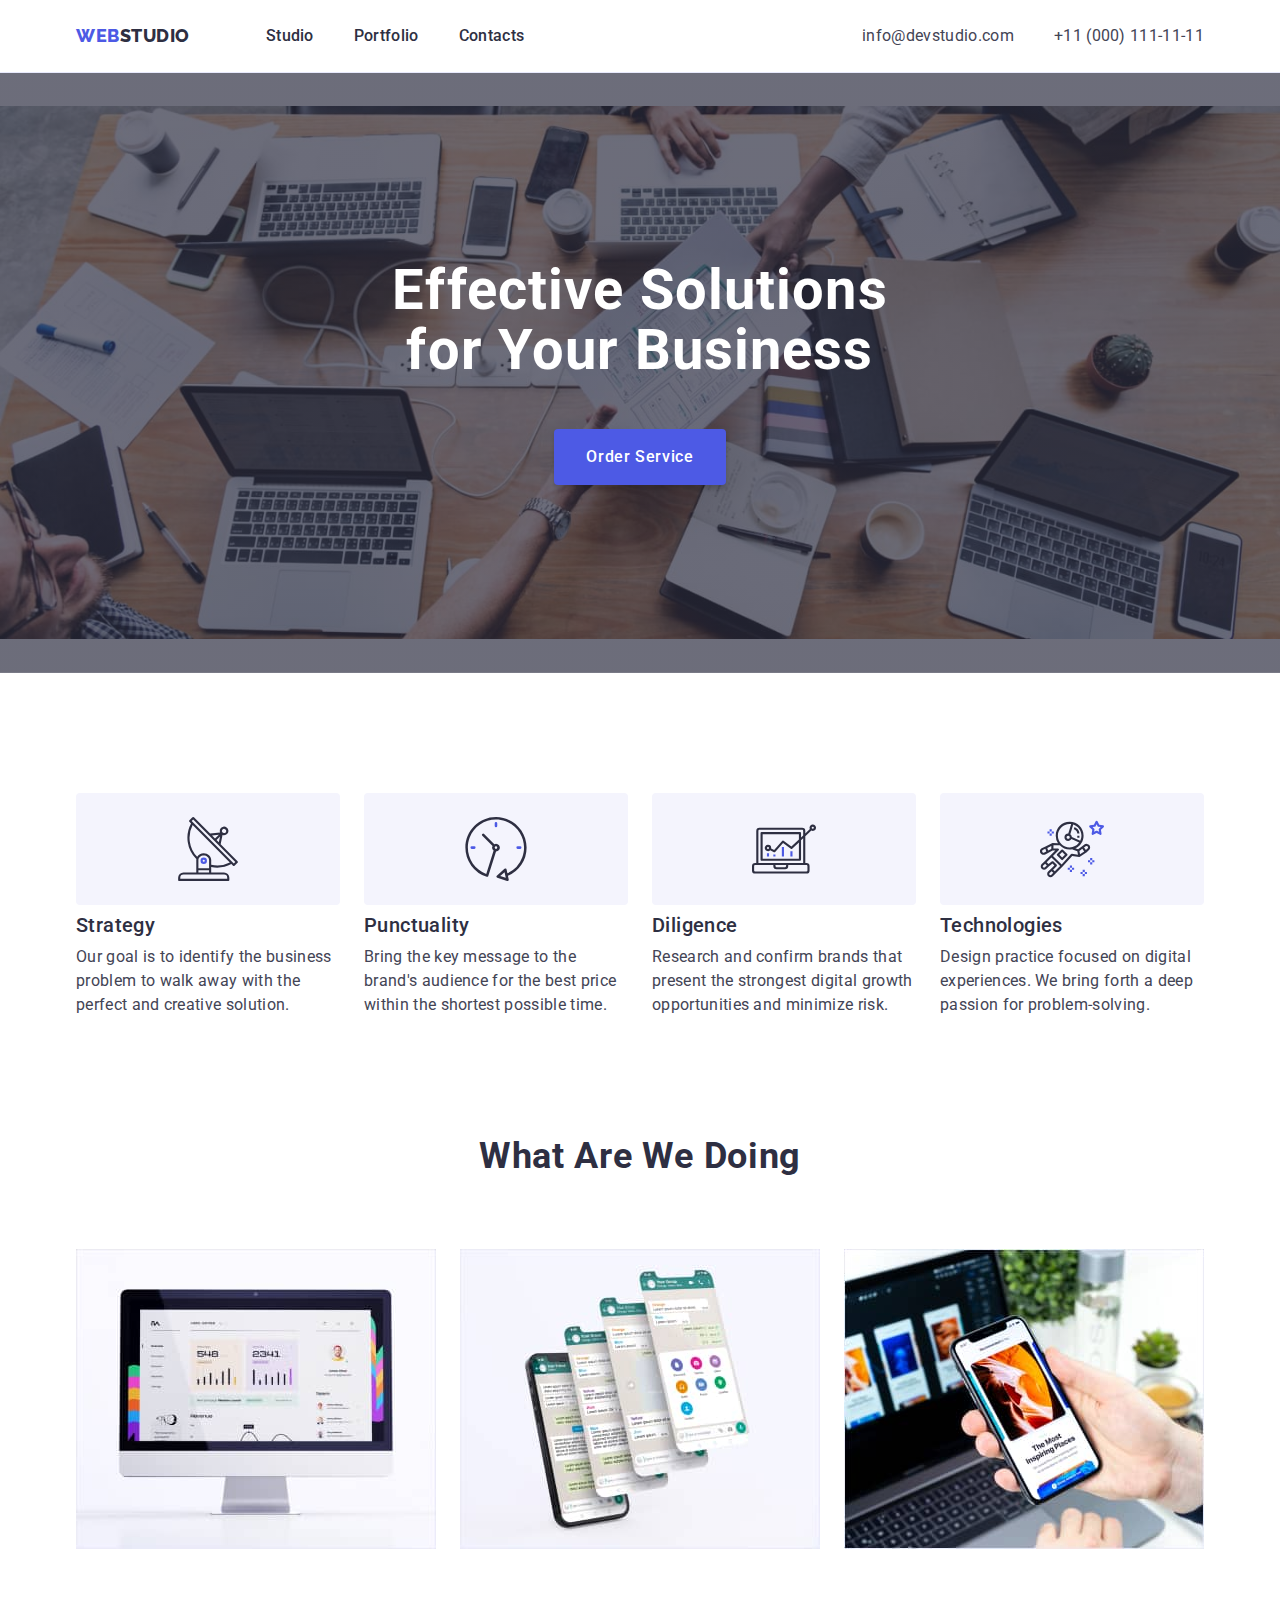
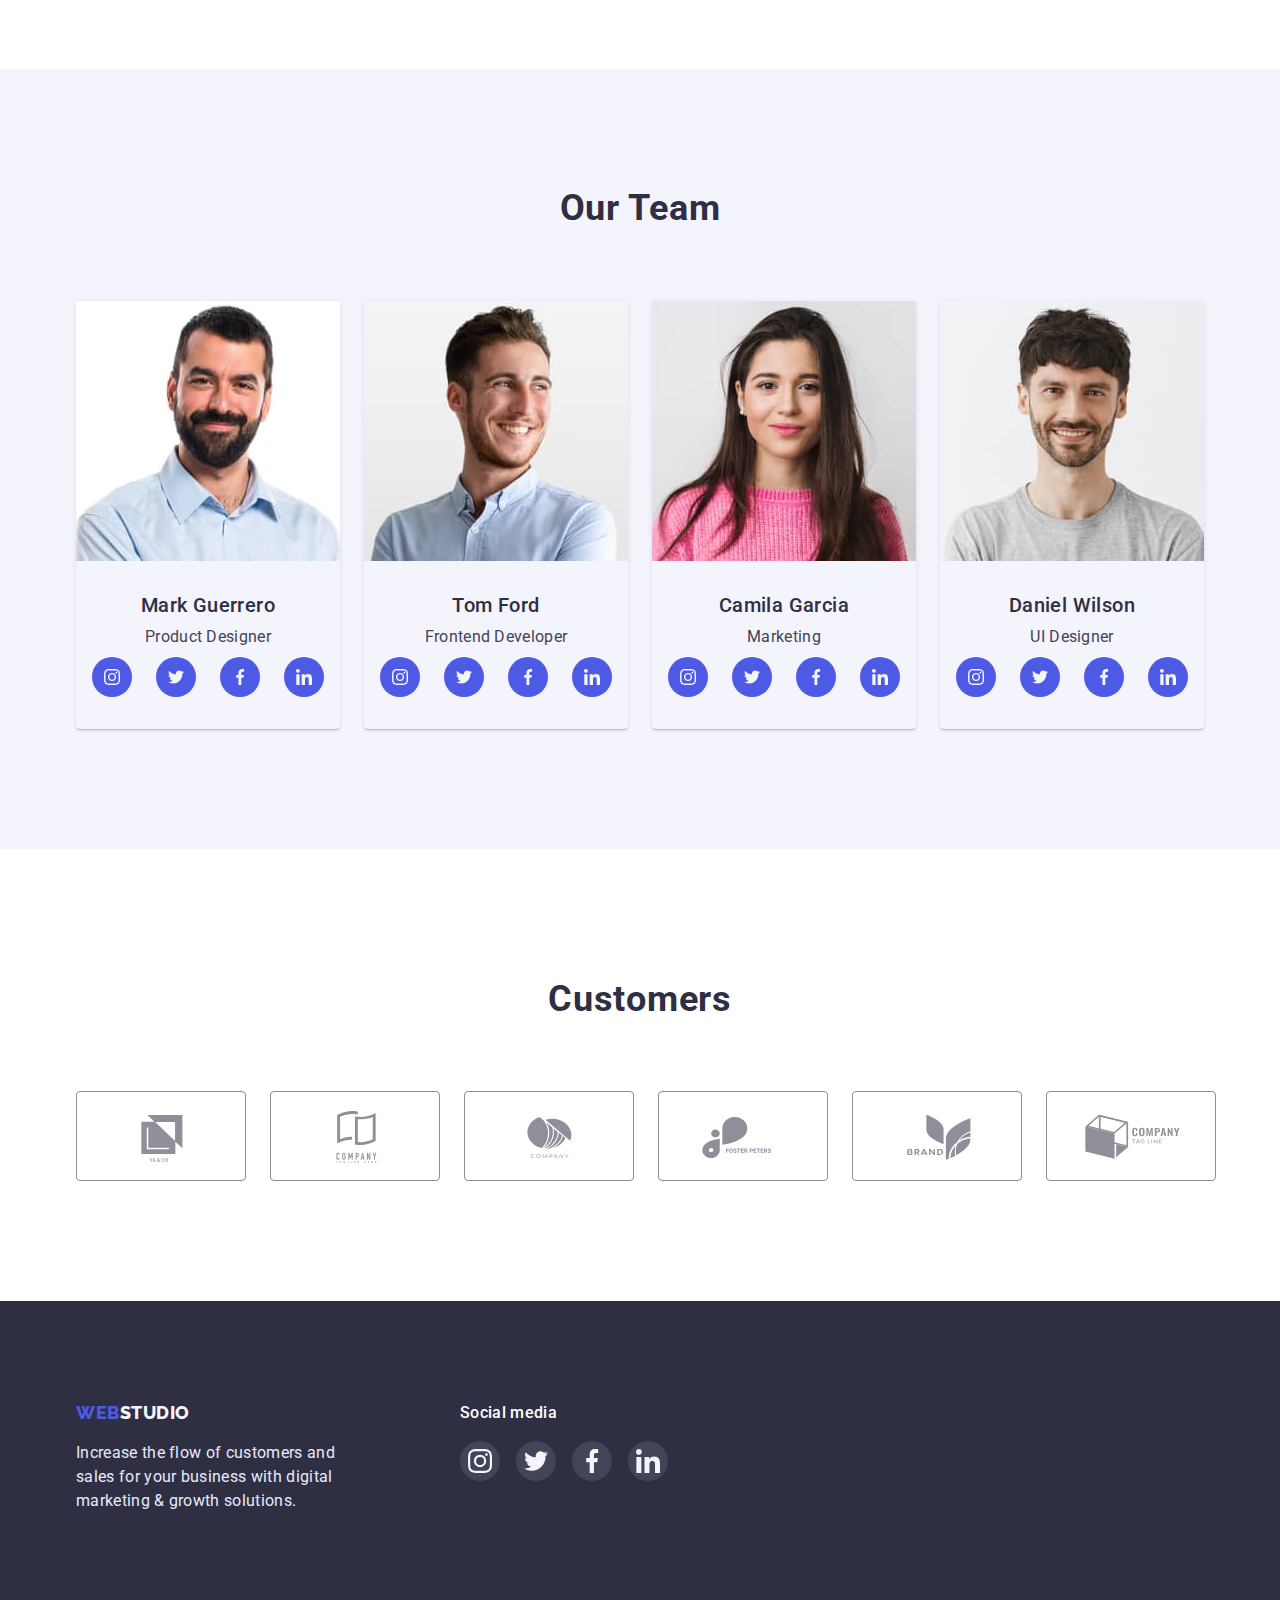
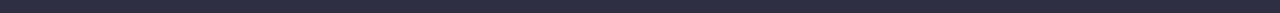
==== index.html @ 5fe41086 "Initial commit" ====
<!DOCTYPE html>
<html lang="en">
  <head>
    <meta charset="UTF-8" />
    <meta http-equiv="X-UA-Compatible" content="IE=edge" />
    <meta name="viewport" content="width=device-width, initial-scale=1.0" />
    <title>WebStudio</title>
    <link
      rel="stylesheet"
      href="https://cdnjs.cloudflare.com/ajax/libs/modern-normalize/1.0.0/modern-normalize.min.css"
    />
    <link
      href="https://fonts.googleapis.com/css2?family=Raleway:wght@800&family=Roboto:wght@400;500;700;900&display=swap"
      rel="stylesheet"
    />
    <link rel="stylesheet" href="./css/styles.css" />
  </head>
  <body>
    <header class="page-header">
      <div class="container">
        <nav class="page-nav">
          <a class="logo" href="./index.html"
            ><span class="logo-accent">Web</span>Studio</a
          >
          <ul class="nav-list">
            <li class="nav-item">
              <a class="nav-link" href="./index.html">Studio</a>
            </li>
            <li class="nav-item">
              <a class="nav-link" href="./portfolio.html">Portfolio</a>
            </li>
            <li class="nav-item"><a class="nav-link" href="">Contacts</a></li>
          </ul>
        </nav>
        <address class="page-address">
          <ul class="contacts-list">
            <li class="contacts-item">
              <a class="contacts-link" href="mailto:info@devstudio.com"
                >info@devstudio.com</a
              >
            </li>
            <li class="contacts-item">
              <a class="contacts-link" href="tel:+110001111111"
                >+11 (000) 111-11-11</a
              >
            </li>
          </ul>
        </address>
      </div>
    </header>
    <main class="page-main">
      <section class="hero page-section">
        <div class="container">
          <h1 class="hero-title">Effective Solutions for Your Business</h1>
          <button class="hero-btn" type="button">Order Service</button>
        </div>
      </section>
      <section class="features page-section">
        <div class="container">
          <h2 class="hidden">Features</h2>
          <ul class="features-list">
            <li class="features-item">
              <div class="feature-icon-container">
                <svg width="64" height="64">
                  <use href="./images/icons.svg#icon-feature1"></use>
                </svg>
              </div>
              <h3 class="features-item-title">Strategy</h3>
              <p class="features-item-text">
                Our goal is to identify the business problem to walk away with
                the perfect and creative solution.
              </p>
            </li>
            <li class="features-item">
              <div class="feature-icon-container">
                <svg class="feature-icon" width="64" height="64">
                  <use href="./images/icons.svg#icon-feature2"></use>
                </svg>
              </div>
              <h3 class="features-item-title">Punctuality</h3>
              <p class="features-item-text">
                Bring the key message to the brand's audience for the best price
                within the shortest possible time.
              </p>
            </li>
            <li class="features-item">
              <div class="feature-icon-container">
                <svg class="feature-icon" width="64" height="64">
                  <use href="./images/icons.svg#icon-feature3"></use>
                </svg>
              </div>
              <h3 class="features-item-title">Diligence</h3>
              <p class="features-item-text">
                Research and confirm brands that present the strongest digital
                growth opportunities and minimize risk.
              </p>
            </li>
            <li class="features-item">
              <div class="feature-icon-container">
                <svg class="feature-icon" width="64" height="64">
                  <use href="./images/icons.svg#icon-feature4"></use>
                </svg>
              </div>
              <h3 class="features-item-title">Technologies</h3>
              <p class="features-item-text">
                Design practice focused on digital experiences. We bring forth a
                deep passion for problem-solving.
              </p>
            </li>
          </ul>
        </div>
      </section>
      <section class="about page-section">
        <div class="container">
          <h2 class="about-title">What are we doing</h2>
          <ul class="about-list">
            <li class="about-item">
              <img
                src="./images/about1.jpg"
                alt="desktop"
                width="360"
                class="about-item-img"
              />
            </li>
            <li class="about-item">
              <img
                src="./images/about2.jpg"
                alt="mobile app"
                width="360"
                class="about-item-img"
              />
            </li>
            <li class="about-item">
              <img
                src="./images/about3.jpg"
                alt="phone"
                width="360"
                class="about-item-img"
              />
            </li>
          </ul>
        </div>
      </section>
      <section class="team page-section">
        <div class="container">
          <h2 class="team-title">Our Team</h2>
          <ul class="team-cards">
            <li class="team-card">
              <img
                src="./images/team1.jpg"
                alt="Mark Guerrero on the portrait"
                width="264"
                class="team-card-img"
              />
              <div class="team-card-content">
                <h3 class="team-card-title">Mark Guerrero</h3>
                <p class="team-card-text">Product Designer</p>
                <ul class="social-list">
                  <li class="social-item">
                    <a href="" class="social-link">
                      <svg class="social-icon" width="16" height="16">
                        <use href="./images/icons.svg#icon-instagram"></use>
                      </svg>
                    </a>
                  </li>
                  <li class="social-item">
                    <a href="" class="social-link">
                      <svg class="social-icon" width="16" height="16">
                        <use href="./images/icons.svg#icon-twitter"></use>
                      </svg>
                    </a>
                  </li>
                  <li class="social-item">
                    <a href="" class="social-link">
                      <svg class="social-icon" width="16" height="16">
                        <use href="./images/icons.svg#icon-facebook"></use>
                      </svg>
                    </a>
                  </li>
                  <li class="social-item">
                    <a href="" class="social-link">
                      <svg class="social-icon" width="16" height="16">
                        <use href="./images/icons.svg#icon-linkedin"></use>
                      </svg>
                    </a>
                  </li>
                </ul>
              </div>
            </li>
            <li class="team-card">
              <img
                src="./images/team2.jpg"
                alt="Tom Ford on the portrait"
                width="264"
                class="team-card-img"
              />
              <div class="team-card-content">
                <h3 class="team-card-title">Tom Ford</h3>
                <p class="team-card-text">Frontend Developer</p>
                <ul class="social-list">
                  <li class="social-item">
                    <a href="" class="social-link">
                      <svg class="social-icon" width="16" height="16">
                        <use href="./images/icons.svg#icon-instagram"></use>
                      </svg>
                    </a>
                  </li>
                  <li class="social-item">
                    <a href="" class="social-link">
                      <svg class="social-icon" width="16" height="16">
                        <use href="./images/icons.svg#icon-twitter"></use>
                      </svg>
                    </a>
                  </li>
                  <li class="social-item">
                    <a href="" class="social-link">
                      <svg class="social-icon" width="16" height="16">
                        <use href="./images/icons.svg#icon-facebook"></use>
                      </svg>
                    </a>
                  </li>
                  <li class="social-item">
                    <a href="" class="social-link">
                      <svg class="social-icon" width="16" height="16">
                        <use href="./images/icons.svg#icon-linkedin"></use>
                      </svg>
                    </a>
                  </li>
                </ul>
              </div>
            </li>
            <li class="team-card">
              <img
                src="./images/team3.jpg"
                alt="Camila Garcia on the portrait"
                width="264"
                class="team-card-img"
              />
              <div class="team-card-content">
                <h3 class="team-card-title">Camila Garcia</h3>
                <p class="team-card-text">Marketing</p>
                <ul class="social-list">
                  <li class="social-item">
                    <a href="" class="social-link">
                      <svg class="social-icon" width="16" height="16">
                        <use href="./images/icons.svg#icon-instagram"></use>
                      </svg>
                    </a>
                  </li>
                  <li class="social-item">
                    <a href="" class="social-link">
                      <svg class="social-icon" width="16" height="16">
                        <use href="./images/icons.svg#icon-twitter"></use>
                      </svg>
                    </a>
                  </li>
                  <li class="social-item">
                    <a href="" class="social-link">
                      <svg class="social-icon" width="16" height="16">
                        <use href="./images/icons.svg#icon-facebook"></use>
                      </svg>
                    </a>
                  </li>
                  <li class="social-item">
                    <a href="" class="social-link">
                      <svg class="social-icon" width="16" height="16">
                        <use href="./images/icons.svg#icon-linkedin"></use>
                      </svg>
                    </a>
                  </li>
                </ul>
              </div>
            </li>
            <li class="team-card">
              <img
                src="./images/team4.jpg"
                alt="Daniel Wilson on the portrait"
                width="264"
                class="team-card-img"
              />
              <div class="team-card-content">
                <h3 class="team-card-title">Daniel Wilson</h3>
                <p class="team-card-text">UI Designer</p>
                <ul class="social-list">
                  <li class="social-item">
                    <a href="" class="social-link">
                      <svg class="social-icon" width="16" height="16">
                        <use href="./images/icons.svg#icon-instagram"></use>
                      </svg>
                    </a>
                  </li>
                  <li class="social-item">
                    <a href="" class="social-link">
                      <svg class="social-icon" width="16" height="16">
                        <use href="./images/icons.svg#icon-twitter"></use>
                      </svg>
                    </a>
                  </li>
                  <li class="social-item">
                    <a href="" class="social-link">
                      <svg class="social-icon" width="16" height="16">
                        <use href="./images/icons.svg#icon-facebook"></use>
                      </svg>
                    </a>
                  </li>
                  <li class="social-item">
                    <a href="" class="social-link">
                      <svg class="social-icon" width="16" height="16">
                        <use href="./images/icons.svg#icon-linkedin"></use>
                      </svg>
                    </a>
                  </li>
                </ul>
              </div>
            </li>
          </ul>
        </div>
      </section>
      <section class="customers page-section">
        <div class="container">
          <h2 class="customers-title">Customers</h2>
          <ul class="customers-list">
            <li class="customer-item">
              <a href="" class="customer-link">
                <svg class="customer-icon" width="104" height="56">
                  <use href="./images/icons.svg#icon-customers1"></use>
                </svg>
              </a>
            </li>
            <li class="customer-item">
              <a href="" class="customer-link">
                <svg class="customer-icon" width="104" height="56">
                  <use href="./images/icons.svg#icon-customers2"></use>
                </svg>
              </a>
            </li>
            <li class="customer-item">
              <a href="" class="customer-link">
                <svg class="customer-icon" width="104" height="56">
                  <use href="./images/icons.svg#icon-customers3"></use>
                </svg>
              </a>
            </li>
            <li class="customer-item">
              <a href="" class="customer-link">
                <svg class="customer-icon" width="104" height="56">
                  <use href="./images/icons.svg#icon-customers4"></use>
                </svg>
              </a>
            </li>
            <li class="customer-item">
              <a href="" class="customer-link">
                <svg class="customer-icon" width="104" height="56">
                  <use href="./images/icons.svg#icon-customers5"></use>
                </svg>
              </a>
            </li>
            <li class="customer-item">
              <a href="" class="customer-link">
                <svg class="customer-icon" width="104" height="56">
                  <use href="./images/icons.svg#icon-customers6"></use>
                </svg>
              </a>
            </li>
          </ul>
        </div>
      </section>
    </main>
    <footer class="page-footer">
      <div class="container">
        <div class="footer-text-container">
          <a class="logo" href="./index.html"
            ><span class="logo-accent">Web</span>Studio</a
          >
          <p class="footer-text">
            Increase the flow of customers and sales for your business with
            digital marketing & growth solutions.
          </p>
        </div>
        <div class="footer-social">
          <p class="footer-social-text">Social media</p>
          <ul class="social-list">
            <li class="social-item">
              <a href="" class="social-link">
                <svg class="social-icon" width="24" height="24">
                  <use href="./images/icons.svg#icon-instagram"></use>
                </svg>
              </a>
            </li>
            <li class="social-item">
              <a href="" class="social-link">
                <svg class="social-icon" width="24" height="24">
                  <use href="./images/icons.svg#icon-twitter"></use>
                </svg>
              </a>
            </li>
            <li class="social-item">
              <a href="" class="social-link">
                <svg class="social-icon" width="24" height="24">
                  <use href="./images/icons.svg#icon-facebook"></use>
                </svg>
              </a>
            </li>
            <li class="social-item">
              <a href="" class="social-link">
                <svg class="social-icon" width="24" height="24">
                  <use href="./images/icons.svg#icon-linkedin"></use>
                </svg>
              </a>
            </li>
          </ul>
        </div>
      </div>
    </footer>
  </body>
</html>
---- css/styles.css ----
:root {
  --iris-color: #4d5ae5;
  --ocean-color: #404bbf;
  --navy-blue-color: #2e2f42;
  --green-color: #31d0aa;
  --slate-color: #434455;
  --light-slate-color: #8e8f99;
  --cornflower-color: #e7e9fc;
  --cloud-color: #f4f4fd;
  --white-color: #fff;
  --footer-social-icons-bg: rgba(255, 255, 255, 0.1);
}

/* ============= Generals ============= */
body {
  font-family: 'Roboto', sans-serif;
  color: var(--navy-blue-color);
}
.hidden {
  display: none;
}
h1,
h2,
h3,
h4,
h5,
h6,
ul,
p {
  margin: 0;
  padding: 0;
}
img {
  display: block;
  max-width: 100%;
}
.container {
  width: 1158px;
  padding: 0 15px;
  margin: 0 auto;
}
.page-section {
  padding: 120px 0;
}

/* ============= Header ============= */
.page-header {
  border-bottom: 1px solid var(--cornflower-color);
  padding: 24px 0;
}
.page-header > .container {
  display: flex;
}

/* ===== Navigation ===== */
.page-nav {
  display: flex;
  column-gap: 76px;
}
/* ===== Logo ===== */
.logo {
  font-family: 'Raleway', sans-serif;
  font-weight: 800;
  color: currentColor;
  font-size: 18px;
  line-height: 1.33;
  letter-spacing: 0.03em;
  text-decoration: none;
  text-transform: uppercase;
}
.logo-accent {
  color: var(--iris-color);
}
.nav-list {
  display: flex;
  column-gap: 40px;
}
.nav-item {
  list-style: none;
}
.nav-link {
  color: currentColor;
  text-decoration: none;
  font-weight: 500;
  line-height: 1.5;
  letter-spacing: 0.02em;
}
.nav-link:hover,
.nav-link:focus {
  color: var(--ocean-color);
}

/* ===== Contacts ===== */
.page-address {
  margin-left: auto;
}
.contacts-list {
  display: flex;
  column-gap: 40px;
  list-style: none;
  font-style: normal;
}
.contacts-link {
  color: var(--slate-color);
  text-decoration: none;
  line-height: 1.5;
  letter-spacing: 0.02em;
}
.contacts-link:hover,
.contacts-link:focus {
  color: var(--ocean-color);
}

/* ============= index.html ============= */
/* ============= Main ============= */

/* ===== Hero ===== */
.hero {
  padding: 188px 0;
  max-width: 1440px;
  margin: 0 auto;
  background-image: linear-gradient(
      to right,
      rgba(46, 47, 66, 0.7),
      rgba(46, 47, 66, 0.7)
    ),
    url('../images/hero-bg.jpg');
  background-repeat: no-repeat;
  background-position: center;
  background-size: contain;
}
.hero-title {
  color: var(--white-color);
  font-size: 56px;
  line-height: 1.07;
  letter-spacing: 0.02em;
  max-width: 496px;
  text-align: center;
  margin: 0 auto;
  margin-bottom: 48px;
}
.hero-btn {
  color: var(--white-color);
  font-family: inherit;
  font-weight: 500;
  line-height: 1.5;
  letter-spacing: 0.04em;
  background-color: var(--iris-color);
  border: none;
  padding: 16px 32px;
  box-shadow: 0px 4px 4px rgba(0, 0, 0, 0.15);
  border-radius: 4px;
  display: block;
  margin: 0 auto;
  cursor: pointer;
}
.hero-btn:hover,
.hero-btn:focus {
  background-color: var(--ocean-color);
}

/* ===== Features ===== */
.features-list {
  display: flex;
  margin-left: calc(-1 * 24px);
  list-style: none;
}
.features-item {
  flex-basis: calc(100% / 4 - 24px);
  margin-left: 24px;
}
.feature-icon-container {
  margin-bottom: 8px;
  border-radius: 4px;
  background-color: var(--cloud-color);
  display: flex;
  justify-content: center;
  align-items: center;
  height: 112px;
}
.features-item-title {
  font-weight: 500;
  font-size: 20px;
  line-height: 1.2;
  letter-spacing: 0.02em;
  margin-bottom: 8px;
}
.features-item-text {
  line-height: 1.5;
  letter-spacing: 0.02em;
  color: var(--slate-color);
}

/* ===== About ===== */
.about {
  padding-top: 0;
}
.about-title {
  font-size: 36px;
  line-height: 1.11;
  text-align: center;
  letter-spacing: 0.02em;
  text-transform: capitalize;
  margin-bottom: 72px;
}
.about-list {
  display: flex;
  column-gap: 24px;
  list-style: none;
}

/* ===== Team ===== */
.team {
  background-color: var(--cloud-color);
}
.team-title {
  font-size: 36px;
  line-height: 1.11;
  text-align: center;
  letter-spacing: 0.02em;
  text-transform: capitalize;
  margin-bottom: 72px;
}
.team-cards {
  display: flex;
  column-gap: 24px;
  list-style: none;
}
.team-card {
  box-shadow: 0px 1px 6px rgba(46, 47, 66, 0.08),
    0px 1px 1px rgba(46, 47, 66, 0.16), 0px 2px 1px rgba(46, 47, 66, 0.08);
  border-radius: 0px 0px 4px 4px;
}
.team-card-content {
  padding: 32px 16px;
}
.team-card-title {
  font-weight: 500;
  font-size: 20px;
  line-height: 1.2;
  text-align: center;
  letter-spacing: 0.02em;
}
.team-card-text {
  color: var(--slate-color);
  line-height: 1.5;
  text-align: center;
  letter-spacing: 0.02em;
  margin: 8px 0;
}

/* ===== Social-Team ===== */
.social-list {
  list-style: none;
  display: flex;
  column-gap: 24px;
}
.social-link {
  display: flex;
  justify-content: center;
  align-items: center;
  width: 40px;
  height: 40px;
  border-radius: 50%;
  background-color: var(--iris-color);
  color: var(--cloud-color);
}
.social-link:hover,
.social-link:focus {
  background-color: var(--ocean-color);
}
.social-icon {
  fill: currentColor;
}

/* ===== Customers ===== */
.customers {
  padding-top: 130px;
}
.customers-title {
  font-size: 36px;
  line-height: 1.111;
  text-align: center;
  letter-spacing: 0.02em;
  margin-bottom: 72px;
}
.customers-list {
  list-style: none;
  display: flex;
  column-gap: 24px;
}
.customer-link {
  display: inline-flex;
  justify-content: center;
  align-items: center;
  color: var(--light-slate-color);
  border: 1px solid var(--light-slate-color);
  border-radius: 4px;
  padding: 16px 32px;
}
.customer-icon {
  fill: currentColor;
}
.customer-link:hover,
.customer-link:focus {
  color: var(--ocean-color);
  border: 1px solid var(--ocean-color);
}

/* ============= portfolio.html ============= */
/* ============= Main ============= */
.projects {
  padding-top: 96px;
}
/* ===== Filter ===== */
.filter-list {
  margin-bottom: 72px;
  display: flex;
  justify-content: center;
  align-items: center;
  column-gap: 24px;
  list-style: none;
}
.filter-btn {
  font-family: inherit;
  font-weight: 500;
  line-height: 1.5;
  letter-spacing: 0.04em;
  padding: 12px 24px;
  color: var(--iris-color);
  background-color: var(--cloud-color);
  border: 1px solid var(--cornflower-color);
  border-radius: 4px;
  cursor: pointer;
}
.filter-btn:hover,
.filter-btn:focus {
  border: 1px solid var(--ocean-color);
  color: var(--white-color);
  background-color: var(--ocean-color);
  box-shadow: 0px 3px 1px rgba(0, 0, 0, 0.1), 0px 2px 1px rgba(0, 0, 0, 0.08),
    0px 2px 2px rgba(0, 0, 0, 0.12);
}
.active {
  border: 1px solid var(--ocean-color);
  color: var(--white-color);
  background-color: var(--ocean-color);
  box-shadow: 0px 3px 1px rgba(0, 0, 0, 0.1), 0px 2px 1px rgba(0, 0, 0, 0.08),
    0px 2px 2px rgba(0, 0, 0, 0.12);
}

/* ===== Projects ===== */
.projects-cards {
  display: flex;
  flex-wrap: wrap;
  margin-left: calc(-1 * 24px);
  margin-top: calc(-1 * 48px);
}
.project-card {
  list-style: none;
  flex-basis: calc(100% / 3 - 24px);
  margin-left: 24px;
  margin-top: 48px;
}
.project-card-link {
  color: currentColor;
  text-decoration: none;
  display: inline-block;
  box-shadow: 0px 1px 6px rgba(46, 47, 66, 0.08);
}
.project-card-link:hover,
.project-card-link:focus {
  box-shadow: 0px 1px 6px rgba(46, 47, 66, 0.08),
    0px 1px 1px rgba(46, 47, 66, 0.16), 0px 2px 1px rgba(46, 47, 66, 0.08);
}
.project-cards-content {
  padding: 32px 0;
  padding-left: 16px;
  border: 1px solid var(--cornflower-color);
  border-top: none;
}
.project-card-link:hover .project-cards-content,
.project-card-link:focus .project-cards-content {
  border: 0.5px solid var(--cloud-color);
  border-top: none;
}
.project-card-title {
  font-weight: 500;
  font-size: 20px;
  line-height: 1.2;
  letter-spacing: 0.02em;
  margin-bottom: 8px;
}
.project-card-text {
  color: var(--slate-color);
  line-height: 1.5;
  letter-spacing: 0.02em;
}

/* ============= Footer ============= */
.page-footer {
  background-color: var(--navy-blue-color);
  padding: 100px 0;
  color: var(--white-color);
}
.page-footer > .container {
  display: flex;
  align-items: flex-start;
  column-gap: 120px;
}
.page-footer .logo {
  display: inline-block;
  color: var(--cloud-color);
  margin-bottom: 16px;
}
.footer-text {
  line-height: 1.5;
  letter-spacing: 0.02em;
  color: var(--cornflower-color);
  max-width: 264px;
}
.footer-social .social-list {
  column-gap: 16px;
}
.footer-social-text {
  margin-bottom: 16px;
  font-weight: 500;
  line-height: 1.5;
  letter-spacing: 0.02em;
}
.footer-social .social-link {
  background-color: var(--footer-social-icons-bg);
}
.footer-social .social-link:hover,
.footer-social .social-link:focus {
  background-color: var(--green-color);
}
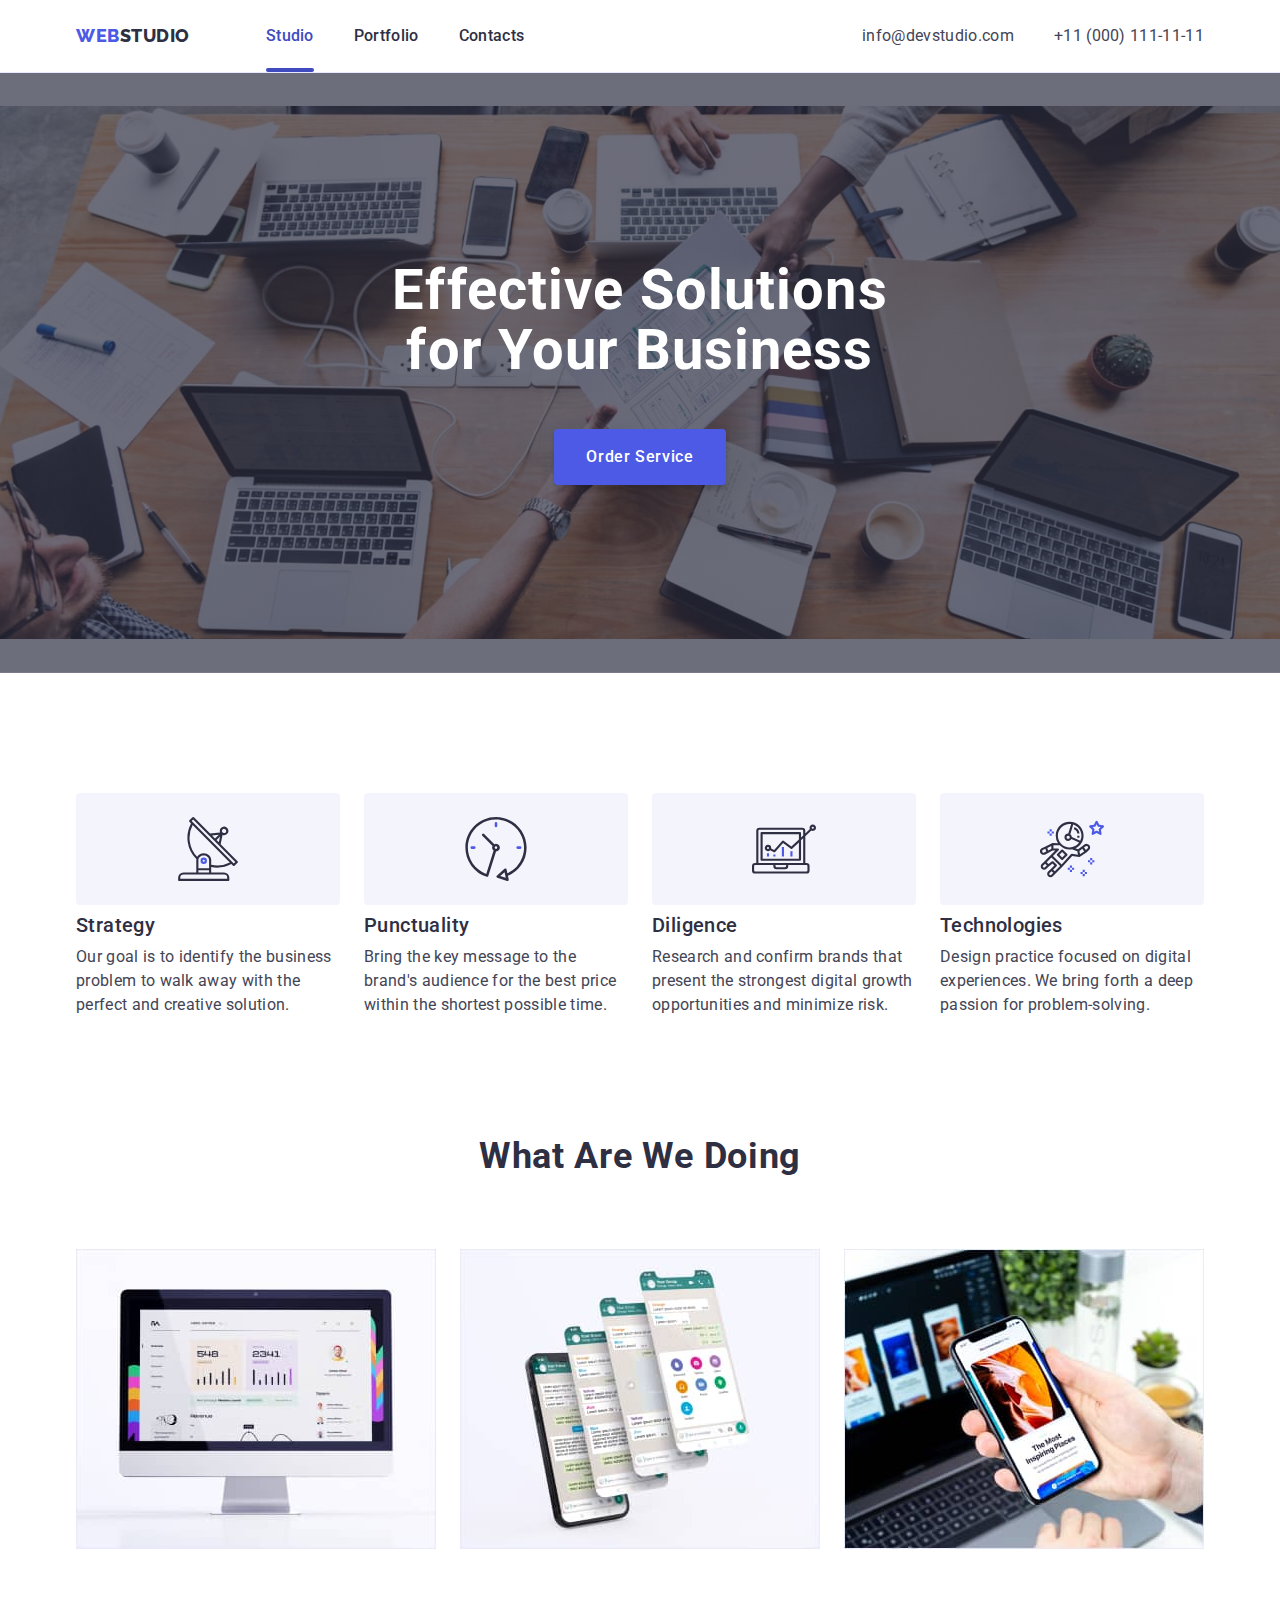
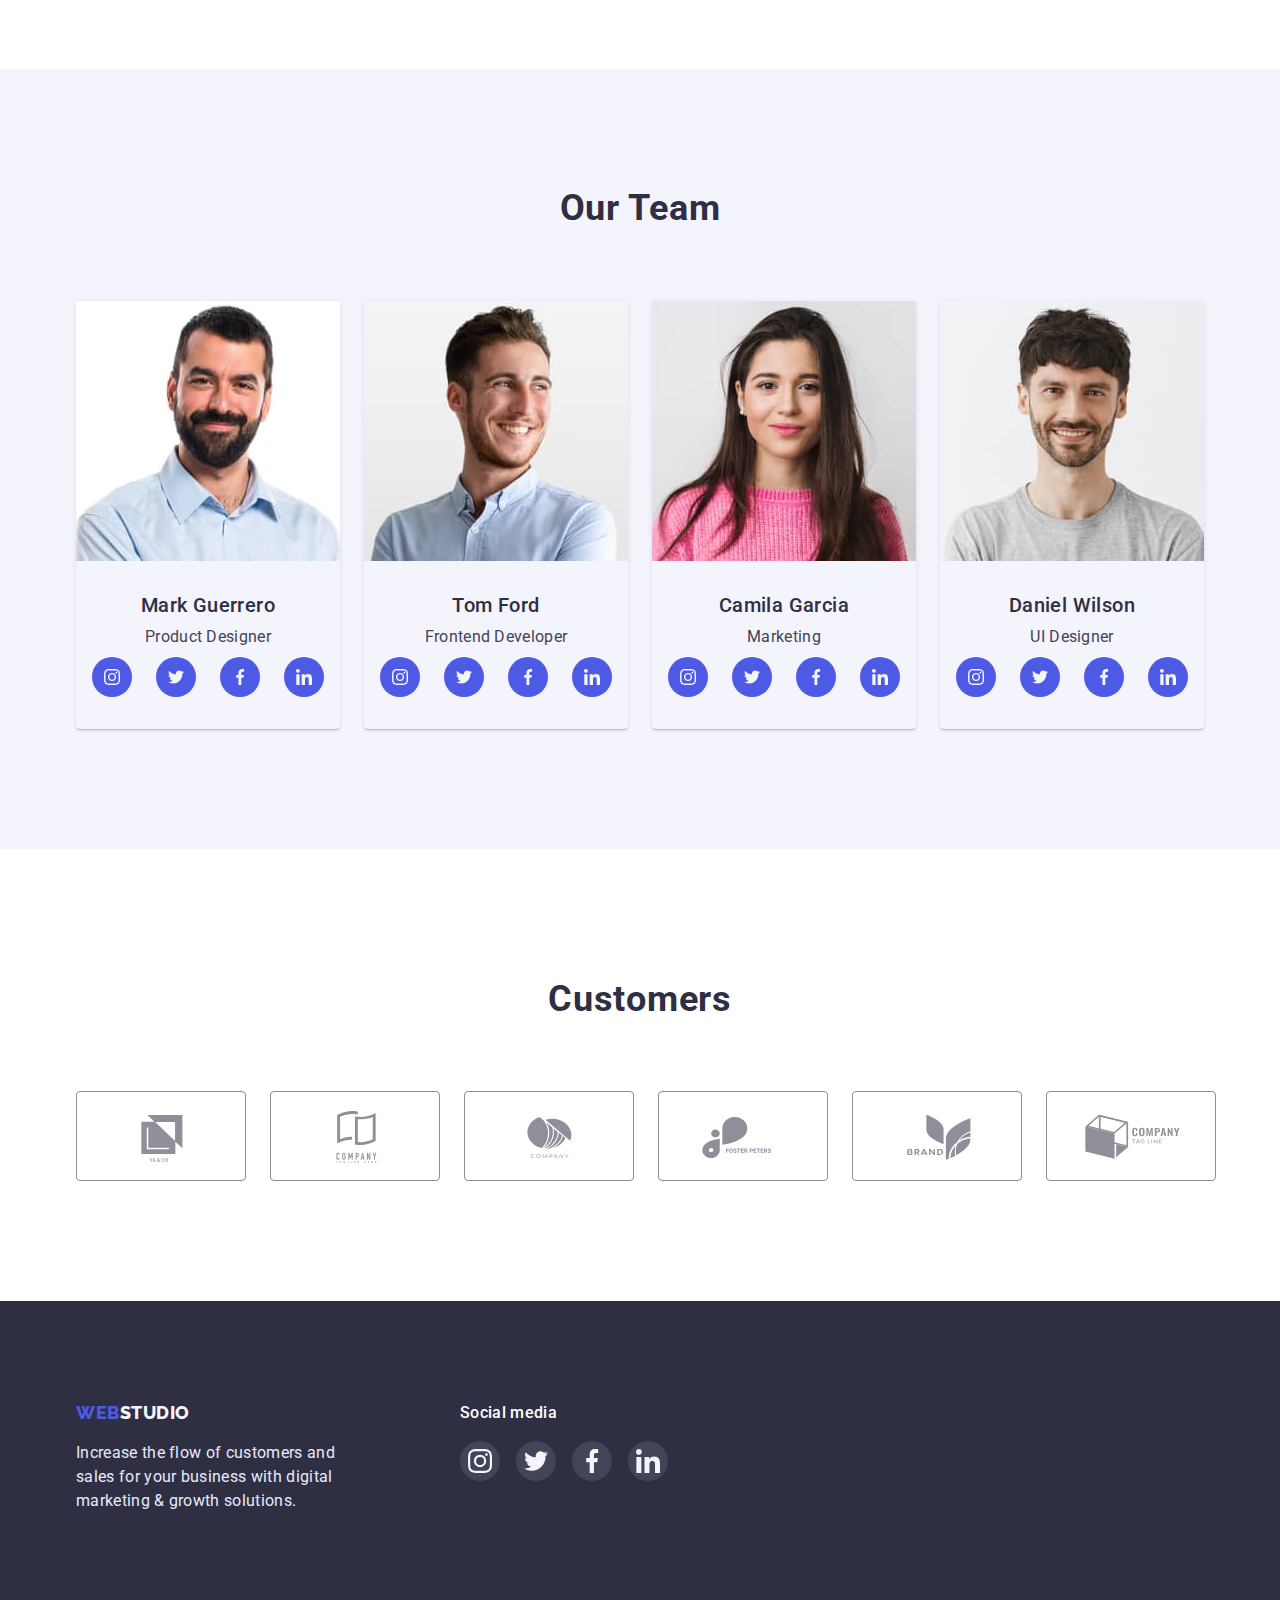
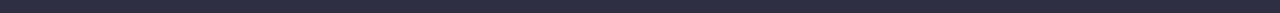
==== commit dfae3ad4: "update hw" ====
--- a/index.html
+++ b/index.html
@@ -24,7 +24,7 @@
           >
           <ul class="nav-list">
             <li class="nav-item">
-              <a class="nav-link" href="./index.html">Studio</a>
+              <a class="nav-link active-link" href="./index.html">Studio</a>
             </li>
             <li class="nav-item">
               <a class="nav-link" href="./portfolio.html">Portfolio</a>
@@ -52,7 +52,9 @@
       <section class="hero page-section">
         <div class="container">
           <h1 class="hero-title">Effective Solutions for Your Business</h1>
-          <button class="hero-btn" type="button">Order Service</button>
+          <button class="hero-btn" type="button" data-modal-open>
+            Order Service
+          </button>
         </div>
       </section>
       <section class="features page-section">
@@ -412,5 +414,19 @@
         </div>
       </div>
     </footer>
+
+    <!-- Modal -->
+    <div class="backdrop is-hidden" data-modal>
+      <div class="modal">
+        <p>
+          Lorem ipsum dolor, sit amet consectetur adipisicing elit. Doloremque,
+          totam!
+        </p>
+        <button class="close-modal-btn" type="button" data-modal-close>
+          Close
+        </button>
+      </div>
+    </div>
+    <script src="./js/modal.js"></script>
   </body>
 </html>
--- a/css/styles.css
+++ b/css/styles.css
@@ -9,6 +9,8 @@
   --cloud-color: #f4f4fd;
   --white-color: #fff;
   --footer-social-icons-bg: rgba(255, 255, 255, 0.1);
+  --time-transition: 250ms;
+  --timing-function: cubic-bezier(0.4, 0, 0.2, 1);
 }
 
 /* ============= Generals ============= */
@@ -84,10 +86,35 @@
   font-weight: 500;
   line-height: 1.5;
   letter-spacing: 0.02em;
+  position: relative;
+}
+.nav-link::after {
+  content: '';
+  display: block;
+  width: 100%;
+  height: 4px;
+  border-radius: 2px;
+  background-color: var(--ocean-color);
+  position: absolute;
+  left: 0;
+  bottom: -27px;
+  transform: scaleX(0);
+  transition: transform var(--time-transition) var(--timing-function);
+}
+.nav-link:hover::after,
+.nav-link:focus::after {
+  transform: scaleX(1);
 }
 .nav-link:hover,
 .nav-link:focus {
   color: var(--ocean-color);
+}
+.active-link {
+  color: var(--ocean-color);
+}
+.active-link::after {
+  transform: scaleX(1);
+  content: '';
 }
 
 /* ===== Contacts ===== */
@@ -341,7 +368,7 @@
   box-shadow: 0px 3px 1px rgba(0, 0, 0, 0.1), 0px 2px 1px rgba(0, 0, 0, 0.08),
     0px 2px 2px rgba(0, 0, 0, 0.12);
 }
-.active {
+.active-btn {
   border: 1px solid var(--ocean-color);
   color: var(--white-color);
   background-color: var(--ocean-color);
@@ -397,6 +424,29 @@
   letter-spacing: 0.02em;
 }
 
+.project-card-thumb {
+  position: relative;
+  overflow: hidden;
+}
+.project-card-overlay {
+  position: absolute;
+  top: 0;
+  left: 0;
+  width: 100%;
+  height: 100%;
+  background-color: var(--iris-color);
+  color: var(--cloud-color);
+  line-height: 1.5;
+  letter-spacing: 0.02em;
+  padding: 40px 32px 0;
+  transform: translateY(101%);
+  transition: transform var(--time-transition) var(--timing-function);
+}
+.project-card-link:hover .project-card-overlay,
+.project-card-link:focus .project-card-overlay {
+  transform: translateY(0);
+}
+
 /* ============= Footer ============= */
 .page-footer {
   background-color: var(--navy-blue-color);
@@ -435,3 +485,27 @@
 .footer-social .social-link:focus {
   background-color: var(--green-color);
 }
+
+/* ============= Modal ============= */
+.backdrop {
+  position: fixed;
+  top: 0;
+  left: 0;
+  width: 100%;
+  height: 100%;
+  background-color: rgba(0, 0, 0, 0.5);
+}
+.backdrop.is-hidden {
+  visibility: hidden;
+  opacity: 0;
+  pointer-events: none;
+}
+.modal {
+  position: absolute;
+  top: 50%;
+  left: 50%;
+  transform: translate(-50%, -50%);
+  min-width: 300px;
+  min-height: 300px;
+  background-color: #fff;
+}
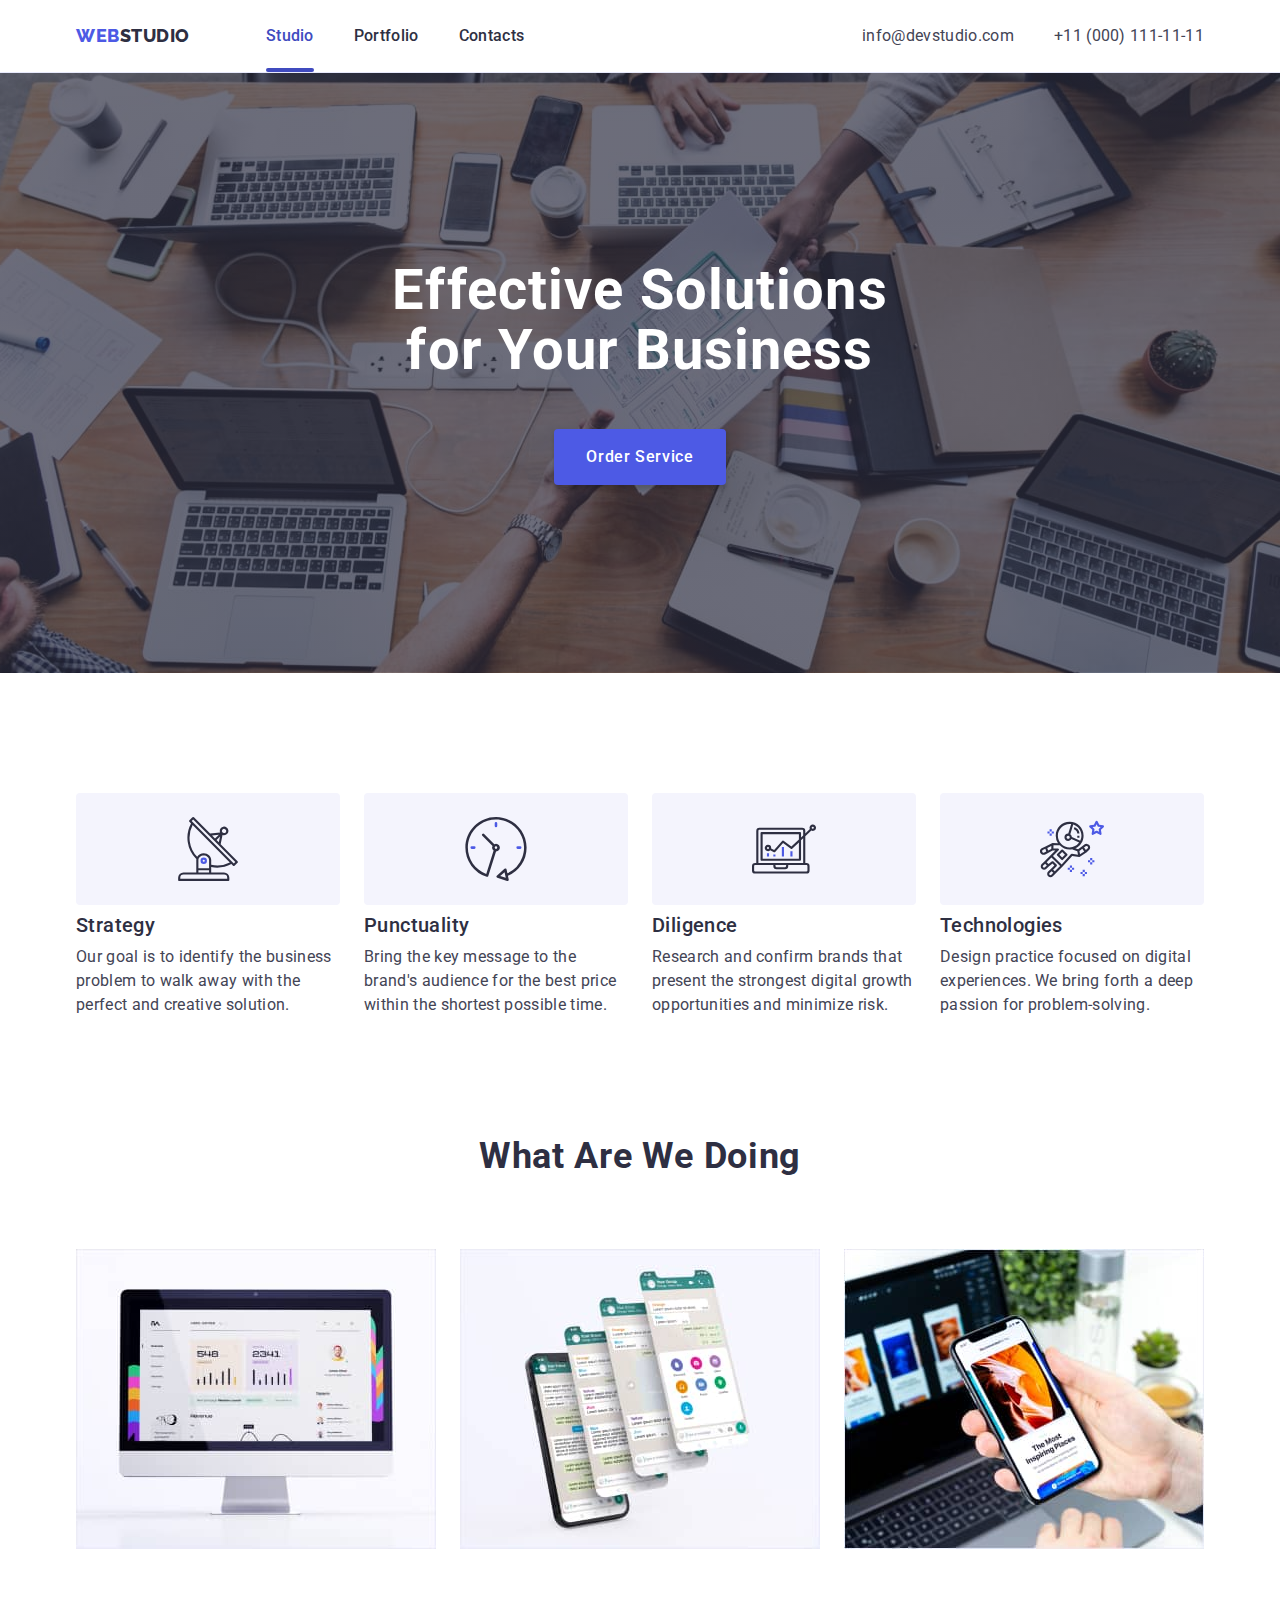
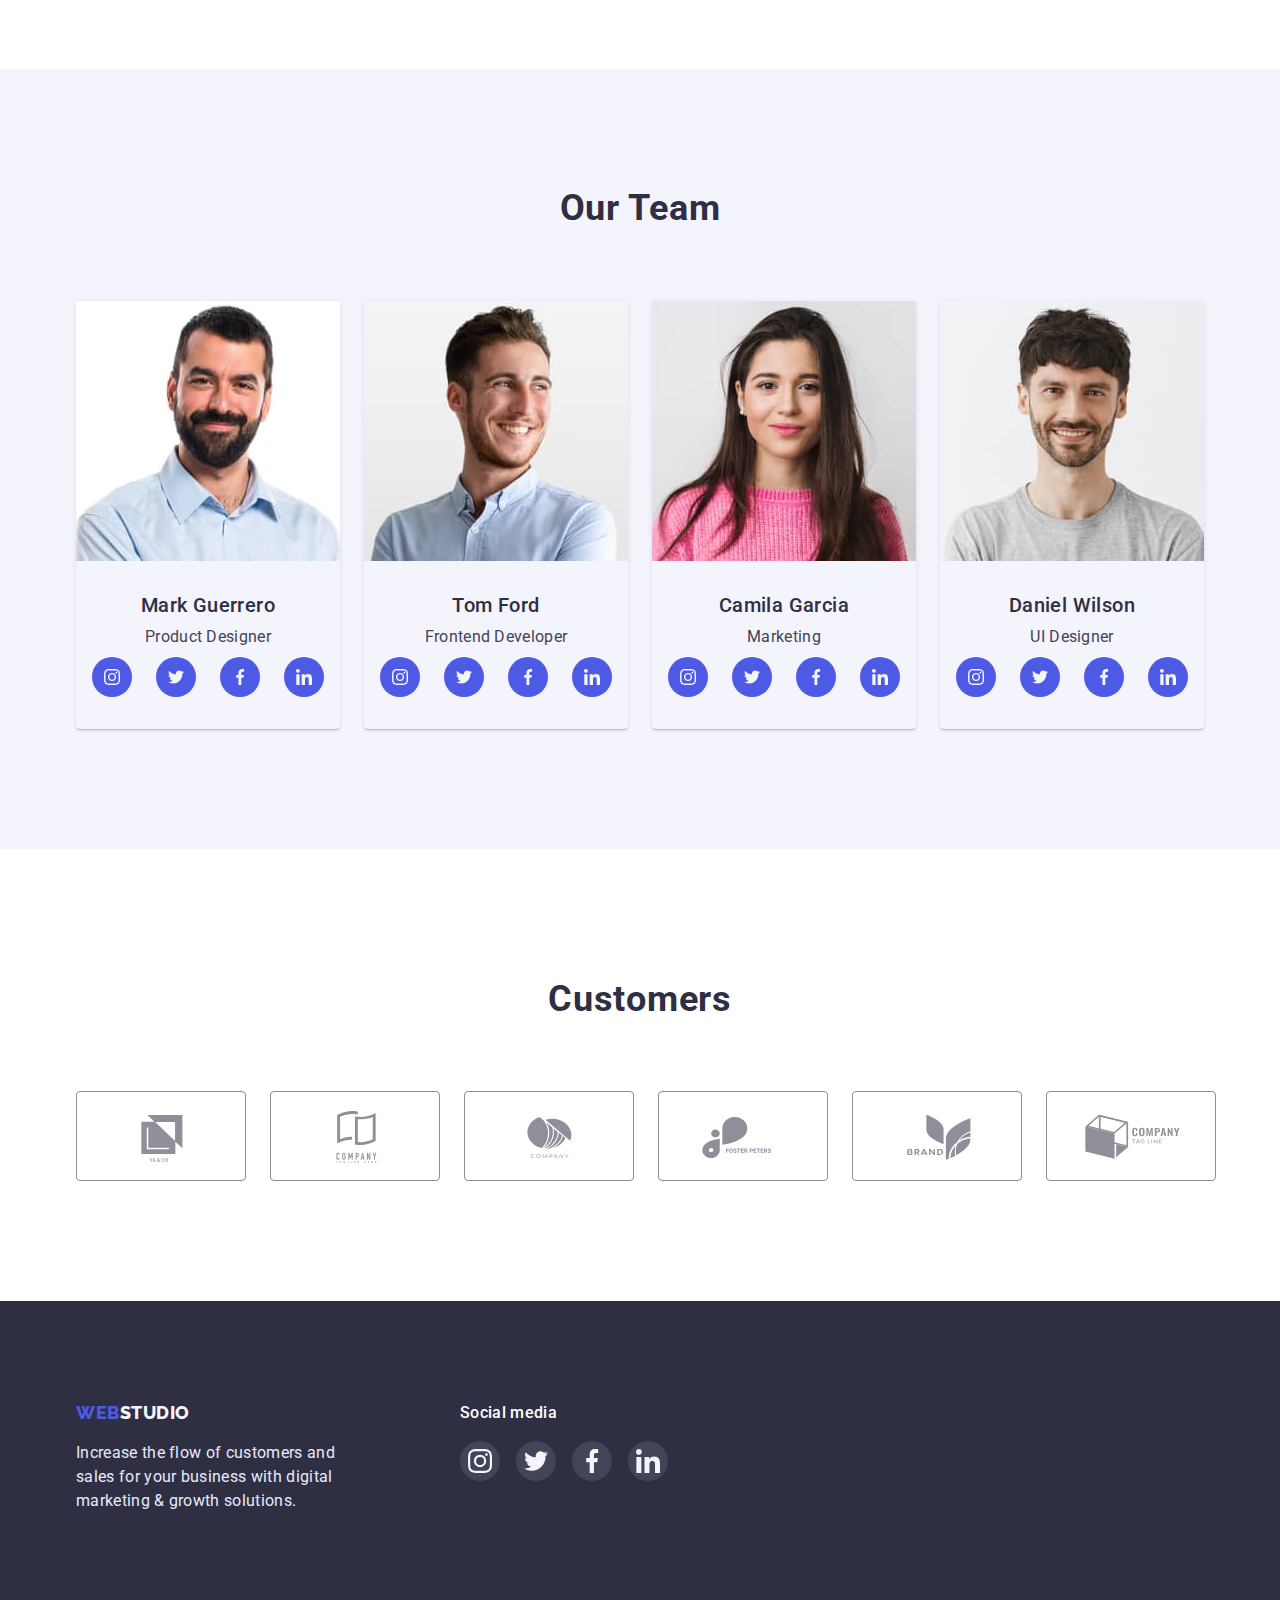
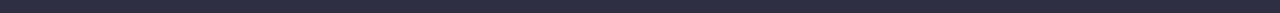
==== commit 83615926: "update styles.css, index.html" ====
--- a/index.html
+++ b/index.html
@@ -418,12 +418,10 @@
     <!-- Modal -->
     <div class="backdrop is-hidden" data-modal>
       <div class="modal">
-        <p>
-          Lorem ipsum dolor, sit amet consectetur adipisicing elit. Doloremque,
-          totam!
-        </p>
         <button class="close-modal-btn" type="button" data-modal-close>
-          Close
+          <svg class="close-modal-icon" width="8" height="8">
+            <use href="./images/icons.svg#icon-close-modal"></use>
+          </svg>
         </button>
       </div>
     </div>
--- a/css/styles.css
+++ b/css/styles.css
@@ -7,7 +7,11 @@
   --light-slate-color: #8e8f99;
   --cornflower-color: #e7e9fc;
   --cloud-color: #f4f4fd;
+  --navy-blue-backdrop-color: rgba(46, 47, 66, 0.4);
+  --modal-bg-color: #fcfcfc;
+
   --white-color: #fff;
+  --black-color: #000;
   --footer-social-icons-bg: rgba(255, 255, 255, 0.1);
   --time-transition: 250ms;
   --timing-function: cubic-bezier(0.4, 0, 0.2, 1);
@@ -87,6 +91,7 @@
   line-height: 1.5;
   letter-spacing: 0.02em;
   position: relative;
+  transition: color var(--time-transition) var(--timing-function);
 }
 .nav-link::after {
   content: '';
@@ -132,6 +137,7 @@
   text-decoration: none;
   line-height: 1.5;
   letter-spacing: 0.02em;
+  transition: color var(--time-transition) var(--timing-function);
 }
 .contacts-link:hover,
 .contacts-link:focus {
@@ -154,7 +160,6 @@
     url('../images/hero-bg.jpg');
   background-repeat: no-repeat;
   background-position: center;
-  background-size: contain;
 }
 .hero-title {
   color: var(--white-color);
@@ -180,6 +185,7 @@
   display: block;
   margin: 0 auto;
   cursor: pointer;
+  transition: background-color var(--time-transition) var(--timing-function);
 }
 .hero-btn:hover,
 .hero-btn:focus {
@@ -291,6 +297,7 @@
   border-radius: 50%;
   background-color: var(--iris-color);
   color: var(--cloud-color);
+  transition: background-color var(--time-transition) var(--timing-function);
 }
 .social-link:hover,
 .social-link:focus {
@@ -324,6 +331,8 @@
   border: 1px solid var(--light-slate-color);
   border-radius: 4px;
   padding: 16px 32px;
+  transition: color var(--time-transition) var(--timing-function),
+    border-color var(--time-transition) var(--timing-function);
 }
 .customer-icon {
   fill: currentColor;
@@ -331,7 +340,7 @@
 .customer-link:hover,
 .customer-link:focus {
   color: var(--ocean-color);
-  border: 1px solid var(--ocean-color);
+  border-color: var(--ocean-color);
 }
 
 /* ============= portfolio.html ============= */
@@ -359,10 +368,14 @@
   border: 1px solid var(--cornflower-color);
   border-radius: 4px;
   cursor: pointer;
+  transition: color var(--time-transition) var(--timing-function),
+    background-color var(--time-transition) var(--timing-function),
+    border-color var(--time-transition) var(--timing-function),
+    box-shadow var(--time-transition) var(--timing-function);
 }
 .filter-btn:hover,
 .filter-btn:focus {
-  border: 1px solid var(--ocean-color);
+  border-color: var(--ocean-color);
   color: var(--white-color);
   background-color: var(--ocean-color);
   box-shadow: 0px 3px 1px rgba(0, 0, 0, 0.1), 0px 2px 1px rgba(0, 0, 0, 0.08),
@@ -394,6 +407,7 @@
   text-decoration: none;
   display: inline-block;
   box-shadow: 0px 1px 6px rgba(46, 47, 66, 0.08);
+  transition: box-shadow var(--time-transition) var(--timing-function);
 }
 .project-card-link:hover,
 .project-card-link:focus {
@@ -405,6 +419,7 @@
   padding-left: 16px;
   border: 1px solid var(--cornflower-color);
   border-top: none;
+  transition: border var(--time-transition) var(--timing-function);
 }
 .project-card-link:hover .project-cards-content,
 .project-card-link:focus .project-cards-content {
@@ -493,19 +508,54 @@
   left: 0;
   width: 100%;
   height: 100%;
-  background-color: rgba(0, 0, 0, 0.5);
+  background-color: var(--navy-blue-backdrop-color);
+  opacity: 1;
+  transition: opacity var(--time-transition) var(--timing-function);
 }
 .backdrop.is-hidden {
-  visibility: hidden;
   opacity: 0;
   pointer-events: none;
+}
+.backdrop.is-hidden .modal {
+  transform: translate(-50%, -50%) scale(0.8);
+  transition: transform var(--time-transition) var(--timing-function);
 }
 .modal {
   position: absolute;
   top: 50%;
   left: 50%;
-  transform: translate(-50%, -50%);
-  min-width: 300px;
-  min-height: 300px;
-  background-color: #fff;
-}
+  min-width: 408px;
+  min-height: 576px;
+  background-color: var(--modal-bg-color);
+  box-shadow: 0px 1px 1px rgba(0, 0, 0, 0.14), 0px 1px 3px rgba(0, 0, 0, 0.12),
+    0px 2px 1px rgba(0, 0, 0, 0.2);
+  border-radius: 4px;
+  transform: translate(-50%, -50%) scale(1);
+  transition: transform var(--time-transition) var(--timing-function);
+}
+.close-modal-btn {
+  position: absolute;
+  top: 24px;
+  right: 24px;
+  width: 24px;
+  height: 24px;
+  outline: none;
+  border-radius: 50%;
+  border: 1px solid rgba(0, 0, 0, 0.1);
+  background-color: var(--cornflower-color);
+  color: var(--black-color);
+  cursor: pointer;
+  display: flex;
+  justify-content: center;
+  align-items: center;
+  transition: color var(--time-transition) var(--timing-function),
+    background-color var(--time-transition) var(--timing-function);
+}
+.close-modal-btn:hover {
+  background-color: var(--ocean-color);
+  color: var(--white-color);
+}
+
+.close-modal-icon {
+  fill: currentColor;
+}
